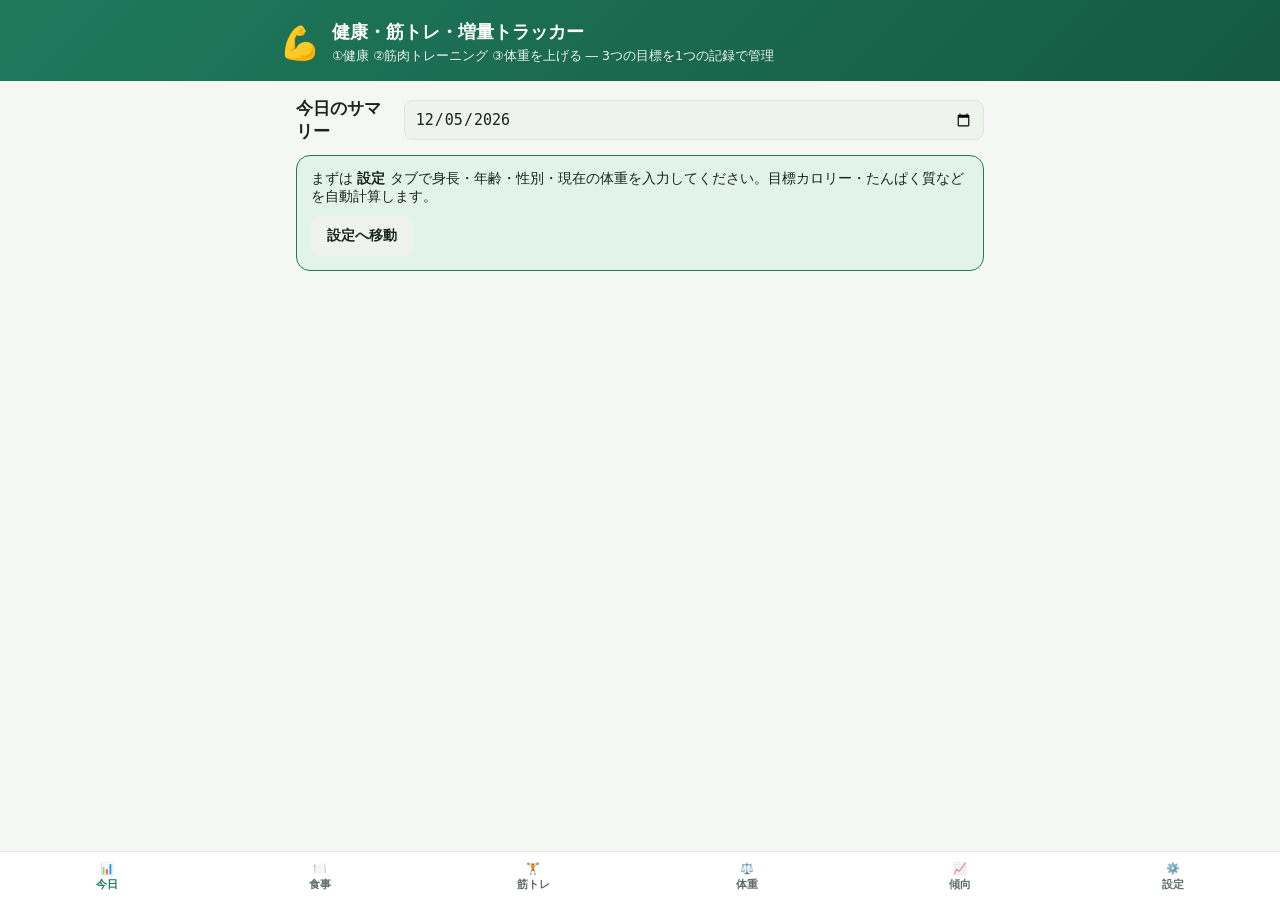
==== index.html @ fa5e32ee "体重グラフと同じ形式でカロリー推移グラフを追加 - ダッシュボード: 「カロリー推移(直近)」を体重グラフの下に追加(直近30日) - 食事タブ: 体重タブと同じ構成(期間切り替えボタン・要約テキスト" ====
<!doctype html>
<html lang="ja">
<head>
<meta charset="UTF-8">
<meta name="viewport" content="width=device-width, initial-scale=1, viewport-fit=cover">
<title>YOSHI Health &amp; Bulk-up Tracker</title>
<link rel="stylesheet" href="css/style.css">
<meta name="theme-color" content="#1f7a5c">

<!-- PWA / ホーム画面追加用 -->
<link rel="manifest" href="manifest.json">
<link rel="icon" href="icons/favicon-32.png" sizes="32x32" type="image/png">
<link rel="apple-touch-icon" href="icons/apple-touch-icon.png">
<meta name="mobile-web-app-capable" content="yes">
<meta name="apple-mobile-web-app-capable" content="yes">
<meta name="apple-mobile-web-app-status-bar-style" content="black-translucent">
<meta name="apple-mobile-web-app-title" content="健康トラッカー">

<!-- Google Drive同期用(js/sync.js から利用) -->
<script src="https://accounts.google.com/gsi/client" async defer></script>
</head>
<body>

<header class="app-header">
  <div class="brand">
    <span class="brand-mark">💪</span>
    <div>
      <h1>健康・筋トレ・増量トラッカー</h1>
      <p class="tagline">①健康 ②筋肉トレーニング ③体重を上げる ― 3つの目標を1つの記録で管理</p>
    </div>
  </div>
</header>

<nav class="tabbar" id="tabbar">
  <button class="tab-btn active" data-tab="dashboard">📊<span>今日</span></button>
  <button class="tab-btn" data-tab="meals">🍽️<span>食事</span></button>
  <button class="tab-btn" data-tab="workouts">🏋️<span>筋トレ</span></button>
  <button class="tab-btn" data-tab="weight">⚖️<span>体重</span></button>
  <button class="tab-btn" data-tab="trends">📈<span>傾向</span></button>
  <button class="tab-btn" data-tab="settings">⚙️<span>設定</span></button>
</nav>

<main id="app">

  <!-- ============ DASHBOARD ============ -->
  <section class="tab-panel active" id="panel-dashboard">
    <div class="panel-head">
      <h2>今日のサマリー</h2>
      <input type="date" id="dashboardDate">
    </div>

    <div id="noProfileNotice" class="notice hidden">
      <p>まずは <b>設定</b> タブで身長・年齢・性別・現在の体重を入力してください。目標カロリー・たんぱく質などを自動計算します。</p>
      <button class="btn" data-goto="settings">設定へ移動</button>
    </div>

    <div id="dashboardContent">
      <div class="card-grid" id="macroCards"></div>

      <div class="card">
        <h3>体重推移(直近)</h3>
        <canvas id="weightChart" height="115"></canvas>
      </div>

      <div class="card">
        <h3>カロリー推移(直近)</h3>
        <canvas id="calorieChart" height="115"></canvas>
      </div>

      <div class="card">
        <h3>今日の食事</h3>
        <div id="todayMealsList" class="list"></div>
      </div>

      <div class="card">
        <h3>今日のトレーニング</h3>
        <div id="todayWorkoutList" class="list"></div>
      </div>
    </div>
  </section>

  <!-- ============ MEALS ============ -->
  <section class="tab-panel" id="panel-meals">
    <div class="panel-head">
      <h2>食事記録</h2>
      <input type="date" id="mealsDate">
    </div>

    <div class="card">
      <div class="chart-head">
        <h3>カロリー推移グラフ</h3>
        <div class="range-group" id="calorieRangeGroup">
          <button type="button" class="range-btn" data-range="30">1ヶ月</button>
          <button type="button" class="range-btn" data-range="90">3ヶ月</button>
          <button type="button" class="range-btn" data-range="180">6ヶ月</button>
          <button type="button" class="range-btn active" data-range="all">全期間</button>
        </div>
      </div>
      <div id="calorieTrend" class="weight-trend calorie-trend"></div>
      <canvas id="calorieChartFull" height="130"></canvas>
    </div>

    <form class="card form" id="mealForm">
      <h3>食事を追加</h3>
      <div class="field-row">
        <label>区分
          <select id="mealType">
            <option value="朝食">朝食</option>
            <option value="昼食">昼食</option>
            <option value="夕食">夕食</option>
            <option value="間食">間食・プロテイン</option>
          </select>
        </label>
        <label>時刻
          <input type="time" id="mealTime">
        </label>
      </div>

      <label>メニュー名
        <input type="text" id="mealName" placeholder="例: 鶏胸肉とごはん" required>
      </label>

      <label class="photo-field">
        栄養成分表示の写真から自動入力(任意)
        <input type="file" id="mealLabelPhoto" accept="image/*">
      </label>
      <p class="hint" id="mealLabelHint" hidden></p>

      <div class="field-row food-add-row">
        <label>材料を選んで追加(任意・複数可)
          <select id="mealFoodPreset">
            <option value="">-- 食品を選択 --</option>
            <optgroup label="肉・魚">
              <option value="鶏ささみ" data-kcal="105" data-protein="23.9" data-fat="0.8" data-carbs="0.1">鶏ささみ</option>
              <option value="鶏むね肉(皮なし)" data-kcal="116" data-protein="23.3" data-fat="1.9" data-carbs="0.1">鶏むね肉(皮なし)</option>
              <option value="鶏むね肉(皮つき)" data-kcal="133" data-protein="21.3" data-fat="5.9" data-carbs="0">鶏むね肉(皮つき)</option>
              <option value="鶏もも肉(皮なし)" data-kcal="127" data-protein="19" data-fat="5" data-carbs="0">鶏もも肉(皮なし)</option>
              <option value="鶏もも肉(皮つき)" data-kcal="200" data-protein="16.6" data-fat="14.2" data-carbs="0">鶏もも肉(皮つき)</option>
              <option value="豚ロース(赤肉)" data-kcal="140" data-protein="22.7" data-fat="5.6" data-carbs="0.2">豚ロース(赤肉)</option>
              <option value="牛もも肉(赤肉)" data-kcal="176" data-protein="21.3" data-fat="8.6" data-carbs="0.5">牛もも肉(赤肉)</option>
              <option value="サーモン" data-kcal="208" data-protein="22.3" data-fat="12.8" data-carbs="0.1">サーモン</option>
              <option value="まぐろ(赤身)" data-kcal="125" data-protein="26.4" data-fat="1.4" data-carbs="0.1">まぐろ(赤身)</option>
              <option value="ツナ缶(水煮)" data-kcal="50" data-protein="11.2" data-fat="0.5" data-carbs="0.1" data-unit="count" data-unit-label="缶">ツナ缶(水煮・1缶70gあたり)</option>
            </optgroup>
            <optgroup label="卵・乳製品・大豆">
              <option value="卵" data-kcal="76" data-protein="6.2" data-fat="5.2" data-carbs="0.2" data-unit="count" data-unit-label="個">卵(Mサイズ1個・正味50gあたり)</option>
              <option value="ギリシャヨーグルト(無糖)" data-kcal="71" data-protein="10" data-fat="0.2" data-carbs="4.6">ギリシャヨーグルト(無糖)</option>
              <option value="豆腐(木綿)" data-kcal="73" data-protein="6.6" data-fat="4.9" data-carbs="1.5">豆腐(木綿)</option>
              <option value="納豆" data-kcal="95" data-protein="8.3" data-fat="5" data-carbs="6.1" data-unit="count" data-unit-label="パック">納豆(1パック・50gあたり)</option>
              <option value="プロテイン(NORM)" data-kcal="393" data-protein="72" data-fat="5.3" data-carbs="18.7" data-servings="15,30">プロテイン(NORM)</option>
            </optgroup>
            <optgroup label="主食・その他">
              <option value="白米(ごはん)" data-kcal="234" data-protein="3.8" data-fat="0.5" data-carbs="55.7" data-unit="count" data-unit-label="杯">白米(ごはん)(茶碗1杯・150gあたり)</option>
              <option value="オートミール(乾)" data-kcal="380" data-protein="13.7" data-fat="5.7" data-carbs="69.1">オートミール(乾)</option>
              <option value="食パン" data-kcal="164" data-protein="4.9" data-fat="2.5" data-carbs="30.4" data-unit="count" data-unit-label="枚">食パン(1枚あたり)</option>
              <option value="ブロッコリー(茹)" data-kcal="27" data-protein="3.9" data-fat="0.2" data-carbs="2.9">ブロッコリー(茹)</option>
              <option value="バナナ" data-kcal="93" data-protein="1.1" data-fat="0.2" data-carbs="22.5" data-unit="count" data-unit-label="本">バナナ(中1本・正味100gあたり)</option>
            </optgroup>
          </select>
        </label>
        <label id="mealFoodGramsField"><span id="mealFoodGramsLabel">g数</span>
          <input type="number" id="mealFoodGrams" min="0" step="1" placeholder="例: 100">
        </label>
        <div id="mealFoodServingsField" class="serving-group hidden">
          <span class="serving-label">1回の量</span>
          <div id="mealFoodServings" class="serving-group-btns"></div>
        </div>
        <button type="button" class="btn ghost" id="mealFoodAddBtn">＋ 材料に追加</button>
      </div>
      <div id="mealFoodChips" class="chip-list hidden"></div>
      <p class="hint" id="mealFoodHint" hidden></p>

      <label class="photo-field">
        写真(記録用・任意)
        <input type="file" id="mealPhoto" accept="image/*">
      </label>
      <img id="mealPhotoPreview" class="photo-preview hidden" alt="プレビュー">

      <div class="field-row four">
        <label>カロリー(kcal)
          <input type="number" id="mealCalories" min="0" step="1" required>
        </label>
        <label>たんぱく質(g)
          <input type="number" id="mealProtein" min="0" step="0.1" required>
        </label>
        <label>脂質(g)
          <input type="number" id="mealFat" min="0" step="0.1">
        </label>
        <label>炭水化物(g)
          <input type="number" id="mealCarbs" min="0" step="0.1">
        </label>
      </div>

      <label>メモ
        <input type="text" id="mealMemo" placeholder="任意">
      </label>

      <button type="submit" class="btn primary">追加する</button>
    </form>

    <div class="card">
      <h3>記録一覧</h3>
      <div id="mealsList" class="list"></div>
    </div>
  </section>

  <!-- ============ WORKOUTS ============ -->
  <section class="tab-panel" id="panel-workouts">
    <div class="panel-head">
      <h2>筋トレ記録</h2>
      <input type="date" id="workoutsDate">
    </div>

    <form class="card form" id="workoutForm">
      <h3>種目を追加</h3>
      <div class="field-row">
        <label>種目名
          <div class="exercise-picker" id="exercisePicker">
            <button type="button" class="exercise-picker-btn" id="exercisePickerBtn" aria-haspopup="listbox" aria-expanded="false">
              <span class="exercise-picker-icon" id="exercisePickerIcon"></span>
              <span class="exercise-picker-label" id="exercisePickerLabel">種目を選択</span>
              <span class="exercise-picker-chevron">▾</span>
            </button>
            <div class="exercise-picker-panel hidden" id="exercisePickerPanel" role="listbox"></div>
          </div>
          <select id="exerciseSelect" class="hidden" aria-hidden="true" tabindex="-1">
            <optgroup label="胸">
              <option value="ベンチプレス">ベンチプレス</option>
              <option value="インクラインベンチプレス">インクラインベンチプレス</option>
              <option value="ダンベルフライ">ダンベルフライ</option>
              <option value="腕立て伏せ(プッシュアップ)">腕立て伏せ(プッシュアップ)</option>
            </optgroup>
            <optgroup label="背中">
              <option value="デッドリフト">デッドリフト</option>
              <option value="懸垂(チンニング)">懸垂(チンニング)</option>
              <option value="ラットプルダウン">ラットプルダウン</option>
              <option value="ベントオーバーロウ">ベントオーバーロウ</option>
              <option value="ダンベルロウ">ダンベルロウ</option>
            </optgroup>
            <optgroup label="脚">
              <option value="スクワット">スクワット</option>
              <option value="レッグプレス">レッグプレス</option>
              <option value="レッグエクステンション">レッグエクステンション</option>
              <option value="レッグカール">レッグカール</option>
              <option value="ランジ">ランジ</option>
              <option value="カーフレイズ">カーフレイズ</option>
            </optgroup>
            <optgroup label="肩">
              <option value="ショルダープレス">ショルダープレス</option>
              <option value="サイドレイズ">サイドレイズ</option>
              <option value="リアレイズ">リアレイズ</option>
            </optgroup>
            <optgroup label="腕">
              <option value="アームカール(バイセップスカール)">アームカール(バイセップスカール)</option>
              <option value="トライセプスエクステンション">トライセプスエクステンション</option>
              <option value="ディップス">ディップス</option>
            </optgroup>
            <optgroup label="体幹・腹筋">
              <option value="プランク">プランク</option>
              <option value="クランチ(腹筋)">クランチ(腹筋)</option>
              <option value="レッグレイズ">レッグレイズ</option>
            </optgroup>
            <option value="__custom__">＋ その他(自由入力)</option>
          </select>
        </label>
      </div>
      <label id="exerciseCustomField" class="hidden">
        種目名(自由入力)
        <input type="text" id="exerciseCustomName" placeholder="例: ケーブルクロスオーバー">
      </label>
      <div class="chart-head">
        <span class="serving-label">セット数</span>
        <div class="range-group" id="setCountGroup">
          <button type="button" class="range-btn" data-count="1">1</button>
          <button type="button" class="range-btn" data-count="2">2</button>
          <button type="button" class="range-btn active" data-count="3">3</button>
        </div>
      </div>
      <p class="hint" style="margin-top:-6px">全セット共通の回数・重量を1回だけ入力すればOKです</p>
      <div class="field-row">
        <label>回数
          <input type="number" id="setReps" placeholder="回数" min="0" step="1">
        </label>
        <label>重量(kg)
          <input type="number" id="setWeight" placeholder="重量(kg)" min="0" step="0.5">
        </label>
      </div>
      <label>メモ
        <input type="text" id="workoutMemo" placeholder="任意(体調・フォームの気づきなど)">
      </label>
      <button type="submit" class="btn primary">種目を記録</button>
    </form>

    <div class="card">
      <h3>記録一覧</h3>
      <div id="workoutsList" class="list"></div>
    </div>
  </section>

  <!-- ============ WEIGHT ============ -->
  <section class="tab-panel" id="panel-weight">
    <div class="panel-head">
      <h2>体重記録</h2>
    </div>

    <div class="card">
      <div class="chart-head">
        <h3>推移グラフ</h3>
        <div class="range-group" id="weightRangeGroup">
          <button type="button" class="range-btn" data-range="30">1ヶ月</button>
          <button type="button" class="range-btn" data-range="90">3ヶ月</button>
          <button type="button" class="range-btn" data-range="180">6ヶ月</button>
          <button type="button" class="range-btn active" data-range="all">全期間</button>
        </div>
      </div>
      <div id="weightTrend" class="weight-trend"></div>
      <canvas id="weightChartFull" height="130"></canvas>
    </div>

    <form class="card form" id="weightForm">
      <div class="field-row">
        <label>日付
          <input type="date" id="weightDate" required>
        </label>
        <label>体重(kg)
          <input type="number" id="weightValue" min="0" step="0.1" required>
        </label>
      </div>
      <button type="submit" class="btn primary">記録する</button>
    </form>

    <div class="card">
      <h3>履歴</h3>
      <div id="weightList" class="list"></div>
    </div>
  </section>

  <!-- ============ TRENDS ============ -->
  <section class="tab-panel" id="panel-trends">
    <div class="panel-head">
      <h2>傾向</h2>
    </div>

    <div class="card">
      <div class="chart-head">
        <h3>集計期間</h3>
        <div class="range-group" id="trendRangeGroup">
          <button type="button" class="range-btn" data-range="7">1週間</button>
          <button type="button" class="range-btn active" data-range="30">1ヶ月</button>
          <button type="button" class="range-btn" data-range="90">3ヶ月</button>
          <button type="button" class="range-btn" data-range="all">全期間</button>
        </div>
      </div>
      <p class="hint" style="margin-bottom:0">選んだ期間の記録から、平均達成率・体重ペース・トレーニング頻度を集計します。</p>
    </div>

    <div id="trendsEmpty" class="notice hidden">
      <p>この期間の記録がまだありません。食事・体重・トレーニングを記録すると、ここに傾向と気づきが表示されます。</p>
    </div>

    <div id="trendsContent">
      <div class="card">
        <h3>サマリー</h3>
        <div id="trendStats" class="target-summary"></div>
      </div>

      <div class="card">
        <h3>週別 たんぱく質達成率</h3>
        <canvas id="trendChart" height="160"></canvas>
      </div>

      <div class="card">
        <h3>気づき</h3>
        <div id="trendInsights" class="insight-list"></div>
      </div>
    </div>
  </section>

  <!-- ============ SETTINGS ============ -->
  <section class="tab-panel" id="panel-settings">
    <div class="panel-head">
      <h2>設定 ・ 目標計算</h2>
    </div>

    <form class="card form" id="profileForm">
      <h3>プロフィール</h3>
      <div class="field-row">
        <label>身長(cm)
          <input type="number" id="height" min="0" step="0.1" required>
        </label>
        <label>年齢
          <input type="number" id="age" min="0" step="1" required>
        </label>
      </div>
      <div class="field-row">
        <label>性別
          <select id="gender">
            <option value="male">男性</option>
            <option value="female">女性</option>
          </select>
        </label>
        <label>活動レベル
          <select id="activity">
            <option value="1.2">ほぼ座り仕事(運動なし)</option>
            <option value="1.375">軽い運動(週1-3日)</option>
            <option value="1.55" selected>中程度の運動(週3-5日・筋トレ含む)</option>
            <option value="1.725">激しい運動(週6-7日)</option>
            <option value="1.9">非常に激しい(肉体労働+トレーニング)</option>
          </select>
        </label>
      </div>

      <h3>増量・体づくりの目標設定</h3>
      <div class="field-row">
        <label>目標体重(kg・任意)
          <input type="number" id="targetWeight" min="0" step="0.1">
        </label>
        <label>カロリー上乗せ(kcal/日)
          <input type="number" id="surplus" min="0" step="10" value="400">
        </label>
      </div>
      <p class="hint">体重を上げる(増量)には、消費カロリー(TDEE)にこの分を上乗せしたカロリーを摂取目標にします。目安 +300〜500kcal。</p>

      <div class="field-row">
        <label>脂質の割合(総カロリーの%)
          <input type="number" id="fatRatio" min="10" max="40" step="1" value="25">
        </label>
      </div>
      <p class="hint">たんぱく質は自動で <b>体重(kg) × 2g</b> に設定されます。脂質は指定割合、残りを炭水化物に自動配分します。</p>

      <button type="submit" class="btn primary">保存する</button>
    </form>

    <div class="card" id="targetSummaryCard">
      <h3>現在の1日の目標</h3>
      <div id="targetSummary" class="target-summary"></div>
    </div>

    <div class="card" id="syncCard">
      <h3>他の端末と同期</h3>
      <p id="syncNotConfigured" class="hint hidden">
        同期機能は準備中です(Google側の設定が未完了)。それまでは下の「JSONをエクスポート/インポート」で手動で移せます。
      </p>
      <p id="syncLoadFailed" class="hint hidden">
        同期機能を読み込めませんでした。通信環境や広告ブロッカーの影響の可能性があります。
        ページを再読み込みすると再試行します。それまでは下の「JSONをエクスポート/インポート」で手動で移せます。
      </p>
      <div id="syncSignedOut" class="hidden">
        <p class="hint">
          Googleアカウントでログインすると、記録するたびにGoogle Driveへ自動保存され、
          PC・iPhoneなど別の端末で開いたときも同じデータになります(アプリからしか読み書きしない専用領域を使うので、
          あなたのDrive上の他のファイルは見えません)。
        </p>
        <button type="button" class="btn primary" id="syncSignInBtn">Googleでログインして同期</button>
      </div>
      <div id="syncSignedIn" class="hidden">
        <div class="sync-status">
          <span id="syncStatusText">同期中...</span>
        </div>
        <div class="field-row">
          <button type="button" class="btn ghost" id="syncNowBtn">今すぐ同期</button>
          <button type="button" class="btn ghost" id="syncSignOutBtn">ログアウト</button>
        </div>
        <p class="hint" style="margin-top:10px">
          iPhoneのSafariはログインしたままでも自動更新が効かないことがあります。その場合は「今すぐ同期」を1回タップしてください。
        </p>
      </div>
    </div>

    <div class="card">
      <h3>体重計と自動連携(iPhone ヘルスケア → n8n)</h3>
      <p class="hint">
        Apple Healthに記録された体重を、iPhoneの「ショートカット」自動化とn8nを経由してこのアプリに取り込みます。
        下の欄に、n8nから発行された「取得用URL」を貼り付けてください(URLはあなただけの秘密の値を含むので、他人に共有しないでください)。
      </p>
      <label>取得用URL
        <input type="text" id="n8nFetchUrl" placeholder="https://.../webhook/yoshi-weight-out?token=...">
      </label>
      <div class="field-row">
        <button type="button" class="btn ghost" id="n8nSaveUrlBtn">保存</button>
        <button type="button" class="btn ghost" id="n8nFetchNowBtn">今すぐ取得</button>
      </div>
      <p id="n8nStatusText" class="hint" style="margin-top:10px"></p>
    </div>

    <div class="card">
      <h3>データのバックアップ</h3>
      <p class="hint">このアプリのデータはブラウザ内(localStorage)にのみ保存されます。機種変更やブラウザ変更の前に必ずエクスポートしてください。</p>
      <div class="field-row">
        <button type="button" class="btn ghost" id="exportBtn">JSONをエクスポート</button>
        <label class="btn ghost file-btn">
          JSONをインポート
          <input type="file" id="importInput" accept="application/json" class="hidden">
        </label>
      </div>
      <button type="button" class="btn danger" id="resetBtn">全データを削除</button>
    </div>

    <div class="card">
      <h3>アプリの更新</h3>
      <p class="hint">
        新機能を追加したのに画面が変わらない場合、端末に古い表示がキャッシュされている可能性があります。
        このボタンでキャッシュを消して最新版を取得し直します(記録データは消えません)。
      </p>
      <button type="button" class="btn ghost" id="hardRefreshBtn">キャッシュを消して最新版に更新</button>
    </div>
  </section>

</main>

<div id="toast" class="toast hidden"></div>

<script src="js/exercise-icons.js"></script>
<script src="js/app.js"></script>
<script src="js/sync.js"></script>
<script src="js/n8n-sync.js"></script>
<script src="js/ocr.js"></script>
</body>
</html>
---- css/style.css ----
:root {
  --bg: #f5f7f4;
  --surface: #ffffff;
  --surface-alt: #eef3ee;
  --text: #1a2420;
  --text-muted: #5c6b63;
  --border: #dde5dd;
  --primary: #1f7a5c;
  --primary-dark: #155a43;
  --primary-tint: #e2f3ea;
  --accent-orange: #e0793a;
  --accent-blue: #3a72c9;
  --accent-purple: #8558c9;
  --danger: #c0392b;
  --danger-tint: #fbe6e3;
  --shadow: 0 1px 3px rgba(20, 30, 25, 0.08), 0 1px 2px rgba(20, 30, 25, 0.06);
  --radius: 14px;
  color-scheme: light dark;
}

@media (prefers-color-scheme: dark) {
  :root:not([data-theme="light"]) {
    --bg: #121815;
    --surface: #1b2420;
    --surface-alt: #202b25;
    --text: #eef3ee;
    --text-muted: #9db0a5;
    --border: #2b3a32;
    --primary: #3fcb93;
    --primary-dark: #2fa87a;
    --primary-tint: #1c332a;
    --accent-orange: #f0965d;
    --accent-blue: #6ea3ec;
    --accent-purple: #ab8bec;
    --danger: #e2685a;
    --danger-tint: #3a2320;
    --shadow: 0 1px 3px rgba(0, 0, 0, 0.4);
  }
}

* { box-sizing: border-box; }

html, body {
  margin: 0;
  background: var(--bg);
  color: var(--text);
  font-family: "Hiragino Sans", "Yu Gothic", system-ui, -apple-system, "Segoe UI", Roboto, sans-serif;
  -webkit-tap-highlight-color: transparent;
}

body {
  padding-bottom: 84px;
}

.hidden { display: none !important; }

.app-header {
  padding: 20px 16px 16px;
  background: linear-gradient(135deg, var(--primary), var(--primary-dark));
  color: #fff;
}

.brand {
  display: flex;
  align-items: center;
  gap: 12px;
  max-width: 720px;
  margin: 0 auto;
}

.brand-mark {
  font-size: 32px;
  line-height: 1;
}

.brand h1 {
  margin: 0;
  font-size: 18px;
  font-weight: 700;
}

.tagline {
  margin: 4px 0 0;
  font-size: 12.5px;
  opacity: 0.92;
}

main#app {
  max-width: 720px;
  margin: 0 auto;
  padding: 16px;
}

.tabbar {
  position: fixed;
  bottom: 0;
  left: 0;
  right: 0;
  display: flex;
  background: var(--surface);
  border-top: 1px solid var(--border);
  z-index: 20;
  padding-bottom: env(safe-area-inset-bottom, 0);
}

.tab-btn {
  flex: 1;
  border: none;
  background: transparent;
  color: var(--text-muted);
  padding: 10px 4px 8px;
  font-size: 11px;
  display: flex;
  flex-direction: column;
  align-items: center;
  gap: 2px;
  cursor: pointer;
}

.tab-btn span { font-weight: 600; }

.tab-btn.active {
  color: var(--primary);
}

.tab-panel { display: none; }
.tab-panel.active { display: block; animation: fade .15s ease; }

@keyframes fade {
  from { opacity: 0; transform: translateY(4px); }
  to { opacity: 1; transform: none; }
}

.panel-head {
  display: flex;
  align-items: center;
  justify-content: space-between;
  margin-bottom: 12px;
  gap: 8px;
}

.panel-head h2 {
  font-size: 17px;
  margin: 0;
}

.card {
  background: var(--surface);
  border: 1px solid var(--border);
  border-radius: var(--radius);
  padding: 16px;
  margin-bottom: 14px;
  box-shadow: var(--shadow);
}

.card h3 {
  margin: 0 0 12px;
  font-size: 14.5px;
  color: var(--text);
}

.notice {
  background: var(--primary-tint);
  border: 1px solid var(--primary);
  border-radius: var(--radius);
  padding: 14px;
  margin-bottom: 14px;
}
.notice p { margin: 0 0 10px; font-size: 13.5px; }

.card-grid {
  display: grid;
  grid-template-columns: repeat(2, 1fr);
  gap: 10px;
  margin-bottom: 14px;
}

.macro-card {
  background: var(--surface);
  border: 1px solid var(--border);
  border-radius: var(--radius);
  padding: 12px;
  box-shadow: var(--shadow);
}

.macro-card .label {
  font-size: 12px;
  color: var(--text-muted);
  display: flex;
  justify-content: space-between;
  margin-bottom: 6px;
}

.macro-card .value {
  font-size: 18px;
  font-weight: 700;
  margin-bottom: 8px;
}

.macro-card .value small {
  font-size: 12px;
  font-weight: 500;
  color: var(--text-muted);
}

.bar-track {
  height: 8px;
  border-radius: 5px;
  background: var(--surface-alt);
  overflow: hidden;
}

.bar-fill {
  height: 100%;
  border-radius: 5px;
  transition: width .25s ease;
}

.macro-card.cal .bar-fill { background: var(--accent-orange); }
.macro-card.protein .bar-fill { background: var(--primary); }
.macro-card.fat .bar-fill { background: var(--accent-purple); }
.macro-card.carb .bar-fill { background: var(--accent-blue); }

form.form label {
  display: flex;
  flex-direction: column;
  gap: 4px;
  font-size: 12.5px;
  color: var(--text-muted);
  margin-bottom: 12px;
}

.field-row {
  display: grid;
  grid-template-columns: 1fr 1fr;
  gap: 10px;
}
.field-row.four {
  grid-template-columns: repeat(2, 1fr);
}
@media (min-width: 480px) {
  .field-row.four { grid-template-columns: repeat(4, 1fr); }
}

.food-add-row {
  grid-template-columns: 1fr 90px;
  align-items: end;
}
.food-add-row #mealFoodAddBtn {
  grid-column: 1 / -1;
  padding: 9px 16px;
}
.food-add-row #mealFoodGramsField.hidden,
.food-add-row #mealFoodServingsField.hidden {
  display: none;
}
.food-add-row #mealFoodServingsField {
  grid-column: 1 / -1;
  display: flex;
  flex-direction: column;
  gap: 4px;
}
.serving-label {
  font-size: 12.5px;
  color: var(--text-muted);
}
.serving-group-btns {
  display: flex;
  gap: 8px;
}
.serving-btn {
  flex: 1;
  border: 1px solid var(--border);
  background: var(--surface-alt);
  color: var(--text);
  font-weight: 600;
  font-size: 13.5px;
  padding: 9px;
  border-radius: 8px;
  cursor: pointer;
}
.serving-btn.active {
  background: var(--primary);
  border-color: var(--primary);
  color: #fff;
}

.chip-list {
  display: flex;
  flex-wrap: wrap;
  gap: 8px;
  margin: 10px 0;
}
.chip-list.hidden {
  display: none;
}
.food-chip {
  display: inline-flex;
  align-items: center;
  gap: 6px;
  background: var(--surface-alt);
  border: 1px solid var(--border);
  border-radius: 999px;
  padding: 6px 8px 6px 12px;
  font-size: 12.5px;
  color: var(--text);
}
.food-chip button {
  display: inline-flex;
  align-items: center;
  justify-content: center;
  width: 18px;
  height: 18px;
  border: none;
  border-radius: 50%;
  background: var(--border);
  color: var(--text);
  font-size: 11px;
  line-height: 1;
  cursor: pointer;
  padding: 0;
}

input[type="text"],
input[type="number"],
input[type="date"],
input[type="time"],
select {
  font-size: 15px;
  padding: 9px 10px;
  border-radius: 9px;
  border: 1px solid var(--border);
  background: var(--surface-alt);
  color: var(--text);
  width: 100%;
}

input:focus, select:focus {
  outline: 2px solid var(--primary);
  outline-offset: 1px;
}

.exercise-picker {
  position: relative;
}

.exercise-picker-btn {
  display: flex;
  align-items: center;
  gap: 8px;
  width: 100%;
  font-size: 15px;
  padding: 7px 10px;
  border-radius: 9px;
  border: 1px solid var(--border);
  background: var(--surface-alt);
  color: var(--text);
  cursor: pointer;
  text-align: left;
}

.exercise-picker-btn:focus {
  outline: 2px solid var(--primary);
  outline-offset: 1px;
}

.exercise-picker-icon {
  width: 28px;
  height: 28px;
  flex-shrink: 0;
  display: flex;
  align-items: center;
  justify-content: center;
  color: var(--text);
}
.exercise-picker-icon svg { width: 100%; height: 100%; }

.exercise-picker-label {
  flex: 1;
  overflow: hidden;
  text-overflow: ellipsis;
  white-space: nowrap;
}
.exercise-picker-label.placeholder {
  color: var(--text-muted);
}

.exercise-picker-chevron {
  color: var(--text-muted);
  font-size: 12px;
}

.exercise-picker-panel {
  position: absolute;
  top: calc(100% + 4px);
  left: 0;
  right: 0;
  z-index: 20;
  max-height: 320px;
  overflow-y: auto;
  background: var(--surface);
  border: 1px solid var(--border);
  border-radius: 10px;
  box-shadow: var(--shadow);
  padding: 6px;
}

.exercise-group-label {
  font-size: 11px;
  font-weight: 700;
  color: var(--text-muted);
  padding: 8px 8px 4px;
}

.exercise-option {
  display: flex;
  align-items: center;
  gap: 10px;
  width: 100%;
  padding: 7px 8px;
  border: none;
  background: none;
  border-radius: 8px;
  cursor: pointer;
  color: var(--text);
  font-size: 14px;
  text-align: left;
}
.exercise-option:hover,
.exercise-option:focus {
  background: var(--primary-tint);
  outline: none;
}

.exercise-option-icon {
  width: 30px;
  height: 30px;
  flex-shrink: 0;
  display: flex;
  align-items: center;
  justify-content: center;
  color: var(--text);
}
.exercise-option-icon svg { width: 100%; height: 100%; }

.exercise-option-label { flex: 1; }

.exercise-option.is-custom {
  border-top: 1px solid var(--border);
  margin-top: 4px;
  padding-top: 10px;
  color: var(--text-muted);
}

.photo-field input[type="file"] {
  font-size: 13px;
}

.photo-preview {
  max-width: 160px;
  border-radius: 10px;
  margin: 4px 0 12px;
  display: block;
  border: 1px solid var(--border);
}

.hint {
  font-size: 12px;
  color: var(--text-muted);
  margin: -4px 0 12px;
  line-height: 1.5;
}

.btn {
  display: inline-flex;
  align-items: center;
  justify-content: center;
  gap: 6px;
  border: none;
  border-radius: 10px;
  padding: 11px 16px;
  font-size: 14px;
  font-weight: 600;
  cursor: pointer;
  background: var(--surface-alt);
  color: var(--text);
}

.btn.primary {
  background: var(--primary);
  color: #fff;
  width: 100%;
}

.btn.ghost {
  background: transparent;
  border: 1px solid var(--border);
  color: var(--text);
}

.btn.danger {
  background: var(--danger-tint);
  color: var(--danger);
  width: 100%;
  margin-top: 12px;
}

.file-btn {
  position: relative;
  overflow: hidden;
  text-align: center;
  flex: 1;
}
.file-btn input[type="file"] {
  position: absolute;
  inset: 0;
  opacity: 0;
  cursor: pointer;
}

#weightForm .btn, #profileForm .btn { margin-top: 4px; }

.list {
  display: flex;
  flex-direction: column;
  gap: 10px;
}

.empty-state {
  color: var(--text-muted);
  font-size: 13px;
  text-align: center;
  padding: 18px 0;
}

.list-item {
  display: flex;
  gap: 10px;
  padding: 10px;
  border: 1px solid var(--border);
  border-radius: 10px;
  background: var(--surface-alt);
  align-items: flex-start;
}

.list-item img {
  width: 52px;
  height: 52px;
  object-fit: cover;
  border-radius: 8px;
  flex-shrink: 0;
}

.list-item .info { flex: 1; min-width: 0; }

.list-item .title-row {
  display: flex;
  justify-content: space-between;
  gap: 8px;
  align-items: baseline;
}

.list-item .title-row .name {
  font-weight: 600;
  font-size: 14px;
}

.list-item .title-row .tag {
  font-size: 11px;
  color: var(--primary);
  background: var(--primary-tint);
  padding: 2px 7px;
  border-radius: 999px;
  white-space: nowrap;
}

.list-item .meta {
  font-size: 12px;
  color: var(--text-muted);
  margin-top: 3px;
}

.list-item .macros {
  font-size: 12px;
  margin-top: 4px;
  display: flex;
  gap: 8px;
  flex-wrap: wrap;
}

.list-item .macros span { white-space: nowrap; }

.list-item .del {
  background: none;
  border: none;
  color: var(--text-muted);
  font-size: 16px;
  cursor: pointer;
  padding: 2px 4px;
  flex-shrink: 0;
}

.target-summary {
  display: grid;
  grid-template-columns: 1fr 1fr;
  gap: 10px;
}

.target-summary .ts-item {
  background: var(--surface-alt);
  border-radius: 10px;
  padding: 10px;
}
.target-summary .ts-item .k { font-size: 11.5px; color: var(--text-muted); }
.target-summary .ts-item .v { font-size: 16px; font-weight: 700; margin-top: 2px; }

.toast {
  position: fixed;
  bottom: 90px;
  left: 50%;
  transform: translateX(-50%);
  background: var(--text);
  color: var(--bg);
  padding: 10px 18px;
  border-radius: 999px;
  font-size: 13px;
  z-index: 50;
  box-shadow: var(--shadow);
}

canvas { width: 100%; display: block; }

.chart-head {
  display: flex;
  align-items: center;
  justify-content: space-between;
  flex-wrap: wrap;
  gap: 8px;
  margin-bottom: 10px;
}
.chart-head h3 { margin: 0; }

.range-group {
  display: flex;
  gap: 4px;
  background: var(--surface-alt);
  border-radius: 999px;
  padding: 3px;
}

.range-btn {
  border: none;
  background: transparent;
  color: var(--text-muted);
  font-size: 11.5px;
  font-weight: 600;
  padding: 5px 10px;
  border-radius: 999px;
  cursor: pointer;
}

.range-btn.active {
  background: var(--primary);
  color: #fff;
}

.weight-trend {
  display: flex;
  gap: 14px;
  flex-wrap: wrap;
  font-size: 12.5px;
  color: var(--text-muted);
  margin-bottom: 10px;
}
.weight-trend b { color: var(--text); font-size: 13.5px; }
.weight-trend .up { color: var(--accent-orange); }
.weight-trend .down { color: var(--accent-blue); }

.insight-list {
  display: flex;
  flex-direction: column;
  gap: 10px;
}

.insight-item {
  display: flex;
  gap: 10px;
  align-items: flex-start;
  padding: 10px 12px;
  border-radius: 10px;
  background: var(--surface-alt);
  border-left: 3px solid var(--border);
  font-size: 13px;
  line-height: 1.6;
}

.insight-item .icon { flex-shrink: 0; }

.insight-item.good { border-left-color: var(--primary); }
.insight-item.warning { border-left-color: var(--accent-orange); }
.insight-item.info { border-left-color: var(--accent-blue); }

.sync-status {
  display: flex;
  align-items: center;
  gap: 8px;
  font-size: 13px;
  color: var(--text-muted);
  margin-bottom: 12px;
}
.sync-status::before {
  content: "";
  width: 8px;
  height: 8px;
  border-radius: 50%;
  background: var(--primary);
  flex-shrink: 0;
}
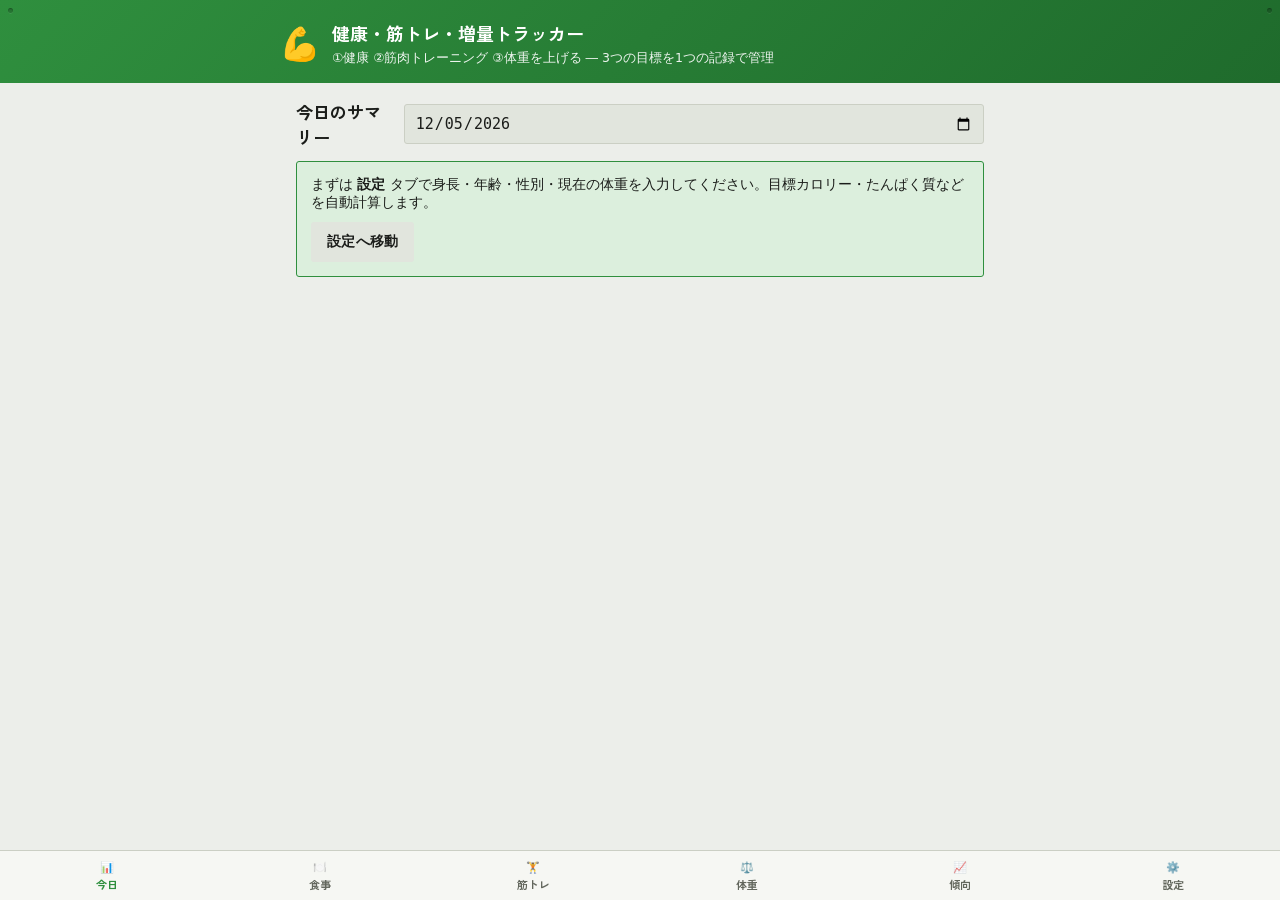
==== commit 4bc80ad0: "UIを「メカニック(計器盤)」テーマに変更 提案した4つのデザイン案(A知的ミニマル/Bダーク×エナジー/Cやさしい ウェルネス/Dメカニック)から D案 を採用し、実アプリに反映した。  - 配色:" ====
--- a/index.html
+++ b/index.html
@@ -4,8 +4,11 @@
 <meta charset="UTF-8">
 <meta name="viewport" content="width=device-width, initial-scale=1, viewport-fit=cover">
 <title>YOSHI Health &amp; Bulk-up Tracker</title>
+<link rel="preconnect" href="https://fonts.googleapis.com">
+<link rel="preconnect" href="https://fonts.gstatic.com" crossorigin>
+<link rel="stylesheet" href="https://fonts.googleapis.com/css2?family=Zen+Kaku+Gothic+New:wght@500;700;900&family=Share+Tech+Mono&display=swap">
 <link rel="stylesheet" href="css/style.css">
-<meta name="theme-color" content="#1f7a5c">
+<meta name="theme-color" content="#2f8f3e">
 
 <!-- PWA / ホーム画面追加用 -->
 <link rel="manifest" href="manifest.json">
@@ -147,6 +150,7 @@
               <option value="ギリシャヨーグルト(無糖)" data-kcal="71" data-protein="10" data-fat="0.2" data-carbs="4.6">ギリシャヨーグルト(無糖)</option>
               <option value="豆腐(木綿)" data-kcal="73" data-protein="6.6" data-fat="4.9" data-carbs="1.5">豆腐(木綿)</option>
               <option value="納豆" data-kcal="95" data-protein="8.3" data-fat="5" data-carbs="6.1" data-unit="count" data-unit-label="パック">納豆(1パック・50gあたり)</option>
+              <option value="チーズ" data-kcal="47" data-protein="2.9" data-fat="3.9" data-carbs="0.2" data-unit="count" data-unit-label="枚">スライスチーズ(1枚・標準15gあたり)</option>
               <option value="プロテイン(NORM)" data-kcal="393" data-protein="72" data-fat="5.3" data-carbs="18.7" data-servings="15,30">プロテイン(NORM)</option>
             </optgroup>
             <optgroup label="主食・その他">
@@ -155,6 +159,7 @@
               <option value="食パン" data-kcal="164" data-protein="4.9" data-fat="2.5" data-carbs="30.4" data-unit="count" data-unit-label="枚">食パン(1枚あたり)</option>
               <option value="ブロッコリー(茹)" data-kcal="27" data-protein="3.9" data-fat="0.2" data-carbs="2.9">ブロッコリー(茹)</option>
               <option value="バナナ" data-kcal="93" data-protein="1.1" data-fat="0.2" data-carbs="22.5" data-unit="count" data-unit-label="本">バナナ(中1本・正味100gあたり)</option>
+              <option value="ミックスナッツ" data-kcal="145" data-protein="4.0" data-fat="13.0" data-carbs="3.9" data-unit="count" data-unit-label="袋">ミックスナッツ(1袋・22gあたり)</option>
             </optgroup>
           </select>
         </label>
@@ -210,6 +215,8 @@
       <h2>筋トレ記録</h2>
       <input type="date" id="workoutsDate">
     </div>
+
+    <div class="prev-workout-hint hidden" id="prevWorkoutHint"></div>
 
     <form class="card form" id="workoutForm">
       <h3>種目を追加</h3>
--- a/css/style.css
+++ b/css/style.css
@@ -1,41 +1,64 @@
 :root {
-  --bg: #f5f7f4;
-  --surface: #ffffff;
-  --surface-alt: #eef3ee;
-  --text: #1a2420;
-  --text-muted: #5c6b63;
-  --border: #dde5dd;
-  --primary: #1f7a5c;
-  --primary-dark: #155a43;
-  --primary-tint: #e2f3ea;
-  --accent-orange: #e0793a;
-  --accent-blue: #3a72c9;
-  --accent-purple: #8558c9;
-  --danger: #c0392b;
-  --danger-tint: #fbe6e3;
-  --shadow: 0 1px 3px rgba(20, 30, 25, 0.08), 0 1px 2px rgba(20, 30, 25, 0.06);
-  --radius: 14px;
+  /* 「メカニック(計器盤)」テーマ: 工場の操作パネルや車のメーターのような、
+     フラットで無骨な質感。角丸はほぼ無し、数字は電光表示風のモノスペースで
+     読ませる。色の役割(cal=橙, protein=緑, fat=紫, carb=青)は元のまま
+     引き継ぎ、色そのものを計器盤らしい彩度・トーンに寄せてある。 */
+  --bg: #eceeea;
+  --surface: #f6f7f3;
+  --surface-alt: #e1e5dd;
+  --text: #1b1d1a;
+  --text-muted: #63675d;
+  --border: #cbcfc4;
+  --primary: #2f8f3e;
+  --primary-dark: #1f6b2c;
+  --primary-tint: #dcefdd;
+  --accent-orange: #e2551c;
+  --accent-blue: #2e7dbd;
+  --accent-purple: #6a5b9e;
+  --danger: #c23b1e;
+  --danger-tint: #fbe3da;
+  --shadow: 0 1px 2px rgba(20, 20, 15, 0.08);
+  --radius: 3px;
+  --font-display: "Zen Kaku Gothic New", "Hiragino Sans", "Yu Gothic", sans-serif;
+  --font-mono: "Share Tech Mono", "IBM Plex Mono", monospace;
   color-scheme: light dark;
 }
 
 @media (prefers-color-scheme: dark) {
   :root:not([data-theme="light"]) {
-    --bg: #121815;
-    --surface: #1b2420;
-    --surface-alt: #202b25;
-    --text: #eef3ee;
-    --text-muted: #9db0a5;
-    --border: #2b3a32;
-    --primary: #3fcb93;
-    --primary-dark: #2fa87a;
-    --primary-tint: #1c332a;
-    --accent-orange: #f0965d;
-    --accent-blue: #6ea3ec;
-    --accent-purple: #ab8bec;
-    --danger: #e2685a;
-    --danger-tint: #3a2320;
-    --shadow: 0 1px 3px rgba(0, 0, 0, 0.4);
+    --bg: #16181a;
+    --surface: #1f2220;
+    --surface-alt: #262a26;
+    --text: #e7e6de;
+    --text-muted: #8a8d84;
+    --border: #34382f;
+    --primary: #5fd66f;
+    --primary-dark: #3fae54;
+    --primary-tint: #1d3320;
+    --accent-orange: #ff6a30;
+    --accent-blue: #55b4e6;
+    --accent-purple: #a58de0;
+    --danger: #ff5a45;
+    --danger-tint: #3a2018;
+    --shadow: 0 1px 2px rgba(0, 0, 0, 0.45);
   }
+}
+:root[data-theme="dark"] {
+  --bg: #16181a;
+  --surface: #1f2220;
+  --surface-alt: #262a26;
+  --text: #e7e6de;
+  --text-muted: #8a8d84;
+  --border: #34382f;
+  --primary: #5fd66f;
+  --primary-dark: #3fae54;
+  --primary-tint: #1d3320;
+  --accent-orange: #ff6a30;
+  --accent-blue: #55b4e6;
+  --accent-purple: #a58de0;
+  --danger: #ff5a45;
+  --danger-tint: #3a2018;
+  --shadow: 0 1px 2px rgba(0, 0, 0, 0.45);
 }
 
 * { box-sizing: border-box; }
@@ -48,6 +71,10 @@
   -webkit-tap-highlight-color: transparent;
 }
 
+h1, h2, h3, .tab-btn span, .macro-card .label, .card-title-mono {
+  font-family: var(--font-display);
+}
+
 body {
   padding-bottom: 84px;
 }
@@ -55,10 +82,24 @@
 .hidden { display: none !important; }
 
 .app-header {
+  position: relative;
   padding: 20px 16px 16px;
   background: linear-gradient(135deg, var(--primary), var(--primary-dark));
   color: #fff;
 }
+.app-header::before,
+.app-header::after {
+  content: "";
+  position: absolute;
+  top: 8px;
+  width: 5px;
+  height: 5px;
+  border-radius: 50%;
+  background: rgba(0, 0, 0, 0.18);
+  box-shadow: inset 0 1px 1px rgba(0, 0, 0, 0.3), 0 0.5px 0 rgba(255, 255, 255, 0.15);
+}
+.app-header::before { left: 8px; }
+.app-header::after { right: 8px; }
 
 .brand {
   display: flex;
@@ -176,15 +217,31 @@
 }
 
 .macro-card {
+  position: relative;
+  overflow: hidden;
   background: var(--surface);
   border: 1px solid var(--border);
   border-radius: var(--radius);
-  padding: 12px;
+  padding: 13px 12px 12px;
   box-shadow: var(--shadow);
 }
 
+/* 計器盤の縁のような、ハザードストライプ(縞模様)を各カードの上端に */
+.macro-card::before {
+  content: "";
+  position: absolute;
+  top: 0;
+  left: 0;
+  right: 0;
+  height: 3px;
+}
+.macro-card.cal::before { background-image: repeating-linear-gradient(135deg, var(--accent-orange) 0 5px, transparent 5px 10px); }
+.macro-card.protein::before { background-image: repeating-linear-gradient(135deg, var(--primary) 0 5px, transparent 5px 10px); }
+.macro-card.fat::before { background-image: repeating-linear-gradient(135deg, var(--accent-purple) 0 5px, transparent 5px 10px); }
+.macro-card.carb::before { background-image: repeating-linear-gradient(135deg, var(--accent-blue) 0 5px, transparent 5px 10px); }
+
 .macro-card .label {
-  font-size: 12px;
+  font-size: 11.5px;
   color: var(--text-muted);
   display: flex;
   justify-content: space-between;
@@ -192,6 +249,7 @@
 }
 
 .macro-card .value {
+  font-family: var(--font-mono);
   font-size: 18px;
   font-weight: 700;
   margin-bottom: 8px;
@@ -205,21 +263,24 @@
 
 .bar-track {
   height: 8px;
-  border-radius: 5px;
+  border-radius: 1px;
   background: var(--surface-alt);
   overflow: hidden;
 }
 
 .bar-fill {
   height: 100%;
-  border-radius: 5px;
+  border-radius: 1px;
   transition: width .25s ease;
-}
-
-.macro-card.cal .bar-fill { background: var(--accent-orange); }
-.macro-card.protein .bar-fill { background: var(--primary); }
-.macro-card.fat .bar-fill { background: var(--accent-purple); }
-.macro-card.carb .bar-fill { background: var(--accent-blue); }
+  /* 目盛りが並んだような、区切り線入りの表示(計器盤のセグメントバー風) */
+  background-image: repeating-linear-gradient(90deg, transparent 0 5px, var(--surface-alt) 5px 7px);
+  background-color: var(--text-muted);
+}
+
+.macro-card.cal .bar-fill { background-color: var(--accent-orange); }
+.macro-card.protein .bar-fill { background-color: var(--primary); }
+.macro-card.fat .bar-fill { background-color: var(--accent-purple); }
+.macro-card.carb .bar-fill { background-color: var(--accent-blue); }
 
 form.form label {
   display: flex;
@@ -276,7 +337,7 @@
   font-weight: 600;
   font-size: 13.5px;
   padding: 9px;
-  border-radius: 8px;
+  border-radius: var(--radius);
   cursor: pointer;
 }
 .serving-btn.active {
@@ -300,7 +361,7 @@
   gap: 6px;
   background: var(--surface-alt);
   border: 1px solid var(--border);
-  border-radius: 999px;
+  border-radius: var(--radius);
   padding: 6px 8px 6px 12px;
   font-size: 12.5px;
   color: var(--text);
@@ -328,7 +389,7 @@
 select {
   font-size: 15px;
   padding: 9px 10px;
-  border-radius: 9px;
+  border-radius: var(--radius);
   border: 1px solid var(--border);
   background: var(--surface-alt);
   color: var(--text);
@@ -351,7 +412,7 @@
   width: 100%;
   font-size: 15px;
   padding: 7px 10px;
-  border-radius: 9px;
+  border-radius: var(--radius);
   border: 1px solid var(--border);
   background: var(--surface-alt);
   color: var(--text);
@@ -400,7 +461,7 @@
   overflow-y: auto;
   background: var(--surface);
   border: 1px solid var(--border);
-  border-radius: 10px;
+  border-radius: var(--radius);
   box-shadow: var(--shadow);
   padding: 6px;
 }
@@ -420,7 +481,7 @@
   padding: 7px 8px;
   border: none;
   background: none;
-  border-radius: 8px;
+  border-radius: var(--radius);
   cursor: pointer;
   color: var(--text);
   font-size: 14px;
@@ -458,7 +519,7 @@
 
 .photo-preview {
   max-width: 160px;
-  border-radius: 10px;
+  border-radius: var(--radius);
   margin: 4px 0 12px;
   display: block;
   border: 1px solid var(--border);
@@ -469,6 +530,24 @@
   color: var(--text-muted);
   margin: -4px 0 12px;
   line-height: 1.5;
+}
+
+.prev-workout-hint {
+  display: flex;
+  align-items: baseline;
+  gap: 7px;
+  flex-wrap: wrap;
+  font-size: 12.5px;
+  color: var(--text-muted);
+  background: var(--surface-alt);
+  border: 1px solid var(--border);
+  border-radius: var(--radius);
+  padding: 9px 12px;
+  margin-bottom: 12px;
+}
+.prev-workout-hint b {
+  color: var(--text);
+  font-weight: 600;
 }
 
 .btn {
@@ -477,10 +556,11 @@
   justify-content: center;
   gap: 6px;
   border: none;
-  border-radius: 10px;
+  border-radius: var(--radius);
   padding: 11px 16px;
   font-size: 14px;
-  font-weight: 600;
+  font-weight: 700;
+  letter-spacing: 0.02em;
   cursor: pointer;
   background: var(--surface-alt);
   color: var(--text);
@@ -538,7 +618,7 @@
   gap: 10px;
   padding: 10px;
   border: 1px solid var(--border);
-  border-radius: 10px;
+  border-radius: var(--radius);
   background: var(--surface-alt);
   align-items: flex-start;
 }
@@ -547,7 +627,7 @@
   width: 52px;
   height: 52px;
   object-fit: cover;
-  border-radius: 8px;
+  border-radius: var(--radius);
   flex-shrink: 0;
 }
 
@@ -566,11 +646,12 @@
 }
 
 .list-item .title-row .tag {
+  font-family: var(--font-mono);
   font-size: 11px;
   color: var(--primary);
   background: var(--primary-tint);
   padding: 2px 7px;
-  border-radius: 999px;
+  border-radius: var(--radius);
   white-space: nowrap;
 }
 
@@ -581,6 +662,7 @@
 }
 
 .list-item .macros {
+  font-family: var(--font-mono);
   font-size: 12px;
   margin-top: 4px;
   display: flex;
@@ -608,11 +690,11 @@
 
 .target-summary .ts-item {
   background: var(--surface-alt);
-  border-radius: 10px;
+  border-radius: var(--radius);
   padding: 10px;
 }
 .target-summary .ts-item .k { font-size: 11.5px; color: var(--text-muted); }
-.target-summary .ts-item .v { font-size: 16px; font-weight: 700; margin-top: 2px; }
+.target-summary .ts-item .v { font-family: var(--font-mono); font-size: 16px; font-weight: 700; margin-top: 2px; }
 
 .toast {
   position: fixed;
@@ -622,13 +704,23 @@
   background: var(--text);
   color: var(--bg);
   padding: 10px 18px;
-  border-radius: 999px;
+  border-radius: var(--radius);
   font-size: 13px;
   z-index: 50;
   box-shadow: var(--shadow);
 }
 
 canvas { width: 100%; display: block; }
+
+/* グラフを載せているカードには、オシロスコープ画面のような薄いグリッドを敷く */
+.card:has(canvas) {
+  background-color: var(--surface);
+  background-image:
+    linear-gradient(color-mix(in srgb, var(--border) 55%, transparent) 1px, transparent 1px),
+    linear-gradient(90deg, color-mix(in srgb, var(--border) 55%, transparent) 1px, transparent 1px);
+  background-size: 16px 16px;
+  background-position: -1px -1px;
+}
 
 .chart-head {
   display: flex;
@@ -644,7 +736,8 @@
   display: flex;
   gap: 4px;
   background: var(--surface-alt);
-  border-radius: 999px;
+  border: 1px solid var(--border);
+  border-radius: var(--radius);
   padding: 3px;
 }
 
@@ -652,10 +745,11 @@
   border: none;
   background: transparent;
   color: var(--text-muted);
+  font-family: var(--font-mono);
   font-size: 11.5px;
   font-weight: 600;
   padding: 5px 10px;
-  border-radius: 999px;
+  border-radius: 1px;
   cursor: pointer;
 }
 
@@ -672,7 +766,7 @@
   color: var(--text-muted);
   margin-bottom: 10px;
 }
-.weight-trend b { color: var(--text); font-size: 13.5px; }
+.weight-trend b { color: var(--text); font-family: var(--font-mono); font-size: 13.5px; }
 .weight-trend .up { color: var(--accent-orange); }
 .weight-trend .down { color: var(--accent-blue); }
 
@@ -687,7 +781,7 @@
   gap: 10px;
   align-items: flex-start;
   padding: 10px 12px;
-  border-radius: 10px;
+  border-radius: var(--radius);
   background: var(--surface-alt);
   border-left: 3px solid var(--border);
   font-size: 13px;
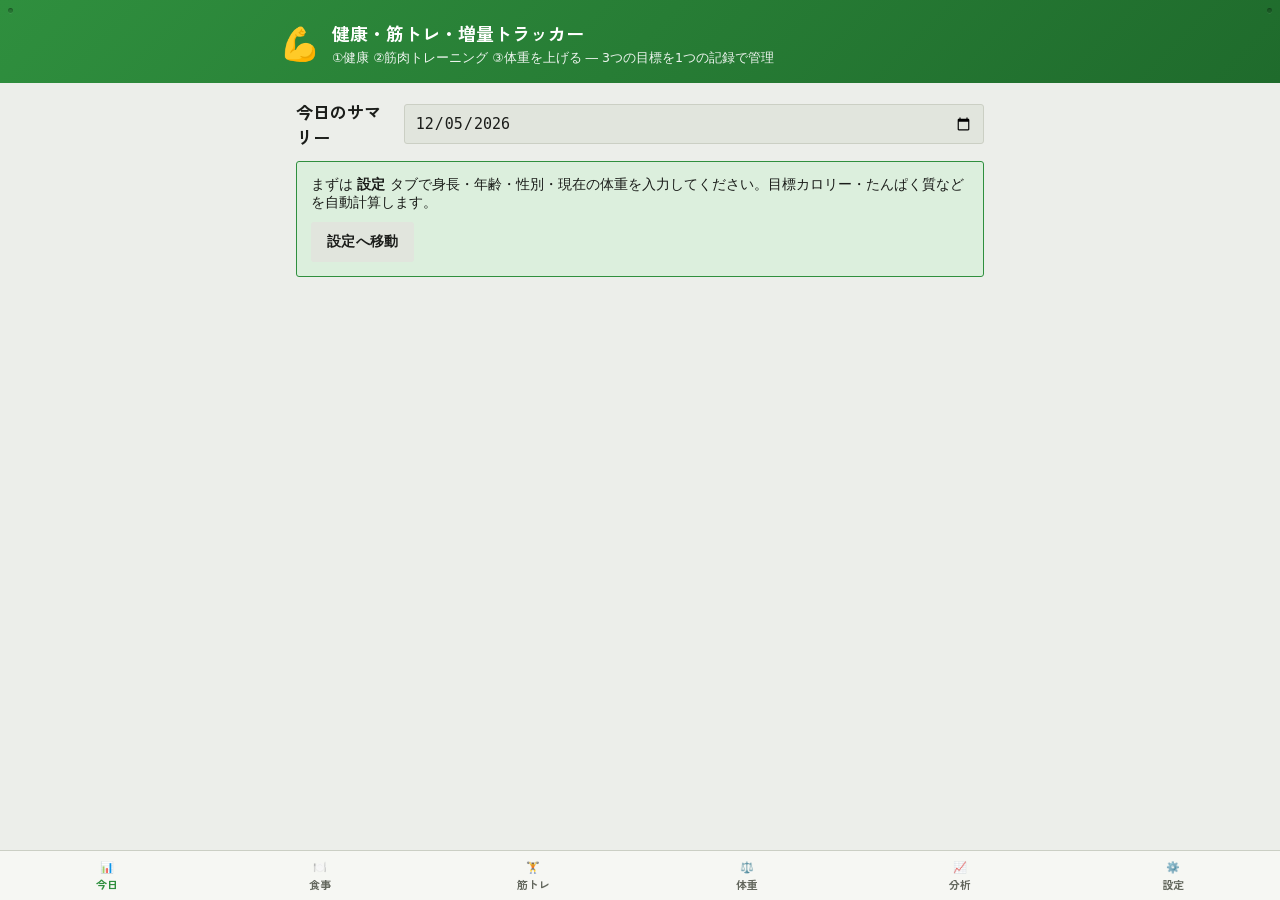
==== commit 40e48489: "「傾向」タブを「分析」に改称し、専門家アドバイスを追加 これまでの「気づき」(目標との過不足だけを見る)に加えて、区分(朝食/ 昼食/夕食/間食)ごとの平均栄養・平均時刻や、トレーニングした日/しない" ====
--- a/index.html
+++ b/index.html
@@ -39,7 +39,7 @@
   <button class="tab-btn" data-tab="meals">🍽️<span>食事</span></button>
   <button class="tab-btn" data-tab="workouts">🏋️<span>筋トレ</span></button>
   <button class="tab-btn" data-tab="weight">⚖️<span>体重</span></button>
-  <button class="tab-btn" data-tab="trends">📈<span>傾向</span></button>
+  <button class="tab-btn" data-tab="trends">📈<span>分析</span></button>
   <button class="tab-btn" data-tab="settings">⚙️<span>設定</span></button>
 </nav>
 
@@ -140,6 +140,7 @@
               <option value="鶏もも肉(皮なし)" data-kcal="127" data-protein="19" data-fat="5" data-carbs="0">鶏もも肉(皮なし)</option>
               <option value="鶏もも肉(皮つき)" data-kcal="200" data-protein="16.6" data-fat="14.2" data-carbs="0">鶏もも肉(皮つき)</option>
               <option value="豚ロース(赤肉)" data-kcal="140" data-protein="22.7" data-fat="5.6" data-carbs="0.2">豚ロース(赤肉)</option>
+              <option value="豚バラ肉" data-kcal="366" data-protein="14.4" data-fat="35.4" data-carbs="0.1">豚バラ肉</option>
               <option value="牛もも肉(赤肉)" data-kcal="176" data-protein="21.3" data-fat="8.6" data-carbs="0.5">牛もも肉(赤肉)</option>
               <option value="サーモン" data-kcal="208" data-protein="22.3" data-fat="12.8" data-carbs="0.1">サーモン</option>
               <option value="まぐろ(赤身)" data-kcal="125" data-protein="26.4" data-fat="1.4" data-carbs="0.1">まぐろ(赤身)</option>
@@ -345,7 +346,7 @@
   <!-- ============ TRENDS ============ -->
   <section class="tab-panel" id="panel-trends">
     <div class="panel-head">
-      <h2>傾向</h2>
+      <h2>分析</h2>
     </div>
 
     <div class="card">
@@ -362,7 +363,7 @@
     </div>
 
     <div id="trendsEmpty" class="notice hidden">
-      <p>この期間の記録がまだありません。食事・体重・トレーニングを記録すると、ここに傾向と気づきが表示されます。</p>
+      <p>この期間の記録がまだありません。食事・体重・トレーニングを記録すると、ここに分析とアドバイスが表示されます。</p>
     </div>
 
     <div id="trendsContent">
@@ -379,6 +380,12 @@
       <div class="card">
         <h3>気づき</h3>
         <div id="trendInsights" class="insight-list"></div>
+      </div>
+
+      <div class="card">
+        <h3>専門家アドバイス</h3>
+        <p class="hint" style="margin-top:-6px">記録の「時間帯」「食事の種類」「トレーニングした日/しない日」を比較して、具体的な対策を提案します。</p>
+        <div id="expertAdvice" class="insight-list"></div>
       </div>
     </div>
   </section>
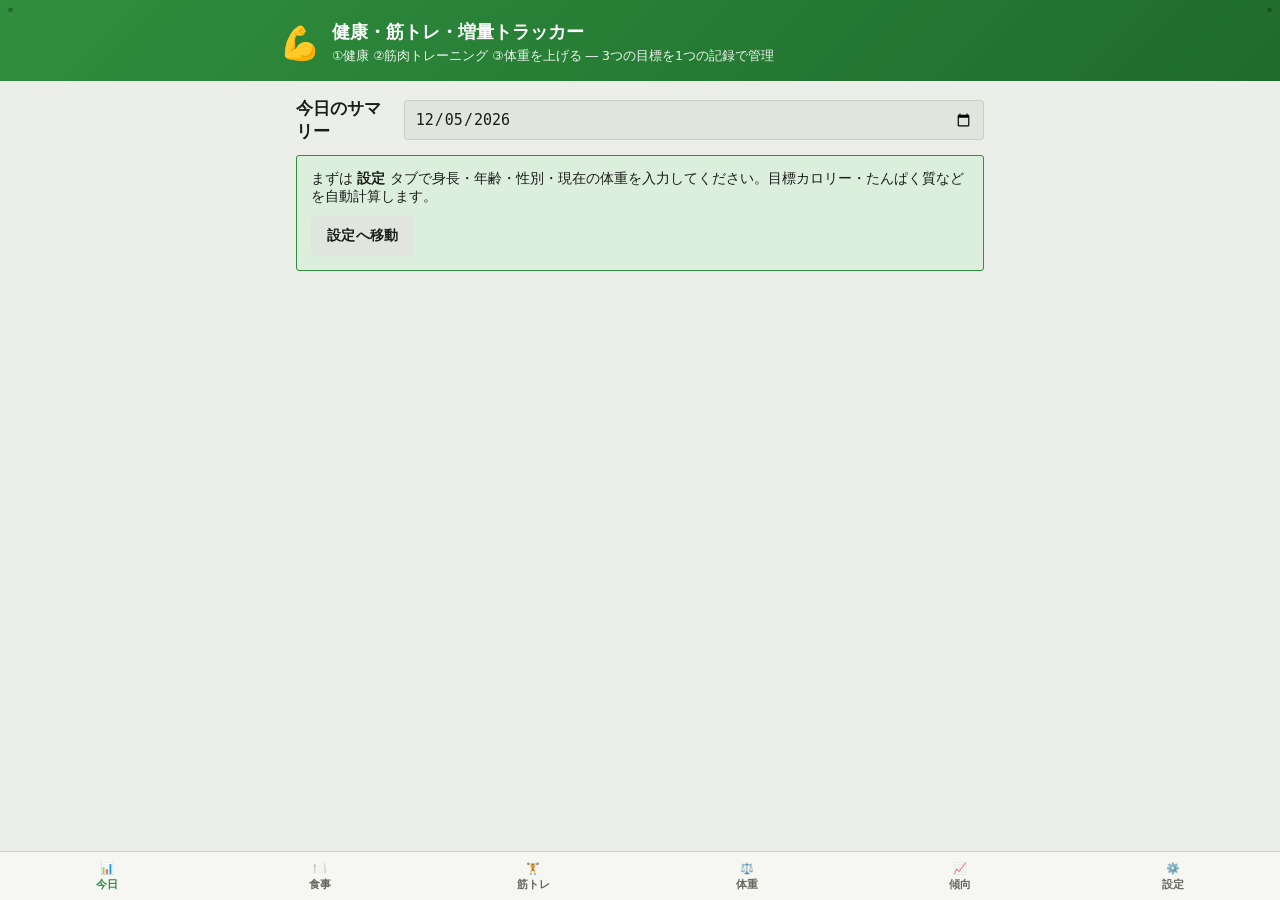
==== commit 85fa878a: "AI課題ダッシュボードを追加(司令塔+3体のAIエージェント方式) - n8n上にAgentを4体構築: 司令塔エージェント(Slack窓口・課題台帳の管理)   + 開発/雑務/リサーチの3体の部下" ====
--- a/index.html
+++ b/index.html
@@ -4,11 +4,8 @@
 <meta charset="UTF-8">
 <meta name="viewport" content="width=device-width, initial-scale=1, viewport-fit=cover">
 <title>YOSHI Health &amp; Bulk-up Tracker</title>
-<link rel="preconnect" href="https://fonts.googleapis.com">
-<link rel="preconnect" href="https://fonts.gstatic.com" crossorigin>
-<link rel="stylesheet" href="https://fonts.googleapis.com/css2?family=Zen+Kaku+Gothic+New:wght@500;700;900&family=Share+Tech+Mono&display=swap">
 <link rel="stylesheet" href="css/style.css">
-<meta name="theme-color" content="#2f8f3e">
+<meta name="theme-color" content="#1f7a5c">
 
 <!-- PWA / ホーム画面追加用 -->
 <link rel="manifest" href="manifest.json">
@@ -39,7 +36,7 @@
   <button class="tab-btn" data-tab="meals">🍽️<span>食事</span></button>
   <button class="tab-btn" data-tab="workouts">🏋️<span>筋トレ</span></button>
   <button class="tab-btn" data-tab="weight">⚖️<span>体重</span></button>
-  <button class="tab-btn" data-tab="trends">📈<span>分析</span></button>
+  <button class="tab-btn" data-tab="trends">📈<span>傾向</span></button>
   <button class="tab-btn" data-tab="settings">⚙️<span>設定</span></button>
 </nav>
 
@@ -140,7 +137,6 @@
               <option value="鶏もも肉(皮なし)" data-kcal="127" data-protein="19" data-fat="5" data-carbs="0">鶏もも肉(皮なし)</option>
               <option value="鶏もも肉(皮つき)" data-kcal="200" data-protein="16.6" data-fat="14.2" data-carbs="0">鶏もも肉(皮つき)</option>
               <option value="豚ロース(赤肉)" data-kcal="140" data-protein="22.7" data-fat="5.6" data-carbs="0.2">豚ロース(赤肉)</option>
-              <option value="豚バラ肉" data-kcal="366" data-protein="14.4" data-fat="35.4" data-carbs="0.1">豚バラ肉</option>
               <option value="牛もも肉(赤肉)" data-kcal="176" data-protein="21.3" data-fat="8.6" data-carbs="0.5">牛もも肉(赤肉)</option>
               <option value="サーモン" data-kcal="208" data-protein="22.3" data-fat="12.8" data-carbs="0.1">サーモン</option>
               <option value="まぐろ(赤身)" data-kcal="125" data-protein="26.4" data-fat="1.4" data-carbs="0.1">まぐろ(赤身)</option>
@@ -216,8 +212,6 @@
       <h2>筋トレ記録</h2>
       <input type="date" id="workoutsDate">
     </div>
-
-    <div class="prev-workout-hint hidden" id="prevWorkoutHint"></div>
 
     <form class="card form" id="workoutForm">
       <h3>種目を追加</h3>
@@ -346,7 +340,7 @@
   <!-- ============ TRENDS ============ -->
   <section class="tab-panel" id="panel-trends">
     <div class="panel-head">
-      <h2>分析</h2>
+      <h2>傾向</h2>
     </div>
 
     <div class="card">
@@ -363,7 +357,7 @@
     </div>
 
     <div id="trendsEmpty" class="notice hidden">
-      <p>この期間の記録がまだありません。食事・体重・トレーニングを記録すると、ここに分析とアドバイスが表示されます。</p>
+      <p>この期間の記録がまだありません。食事・体重・トレーニングを記録すると、ここに傾向と気づきが表示されます。</p>
     </div>
 
     <div id="trendsContent">
@@ -380,12 +374,6 @@
       <div class="card">
         <h3>気づき</h3>
         <div id="trendInsights" class="insight-list"></div>
-      </div>
-
-      <div class="card">
-        <h3>専門家アドバイス</h3>
-        <p class="hint" style="margin-top:-6px">記録の「時間帯」「食事の種類」「トレーニングした日/しない日」を比較して、具体的な対策を提案します。</p>
-        <div id="expertAdvice" class="insight-list"></div>
       </div>
     </div>
   </section>
@@ -511,6 +499,14 @@
     </div>
 
     <div class="card">
+      <h3>AI課題ダッシュボード</h3>
+      <p class="hint">
+        司令塔エージェント(Slack上でやり取りするAI秘書)が受け付けた課題を、担当・優先度・進み具合ごとに確認できるページです。
+      </p>
+      <a class="btn ghost" href="tasks.html" style="text-decoration:none; display:flex;">🧭 ダッシュボードを開く</a>
+    </div>
+
+    <div class="card">
       <h3>アプリの更新</h3>
       <p class="hint">
         新機能を追加したのに画面が変わらない場合、端末に古い表示がキャッシュされている可能性があります。
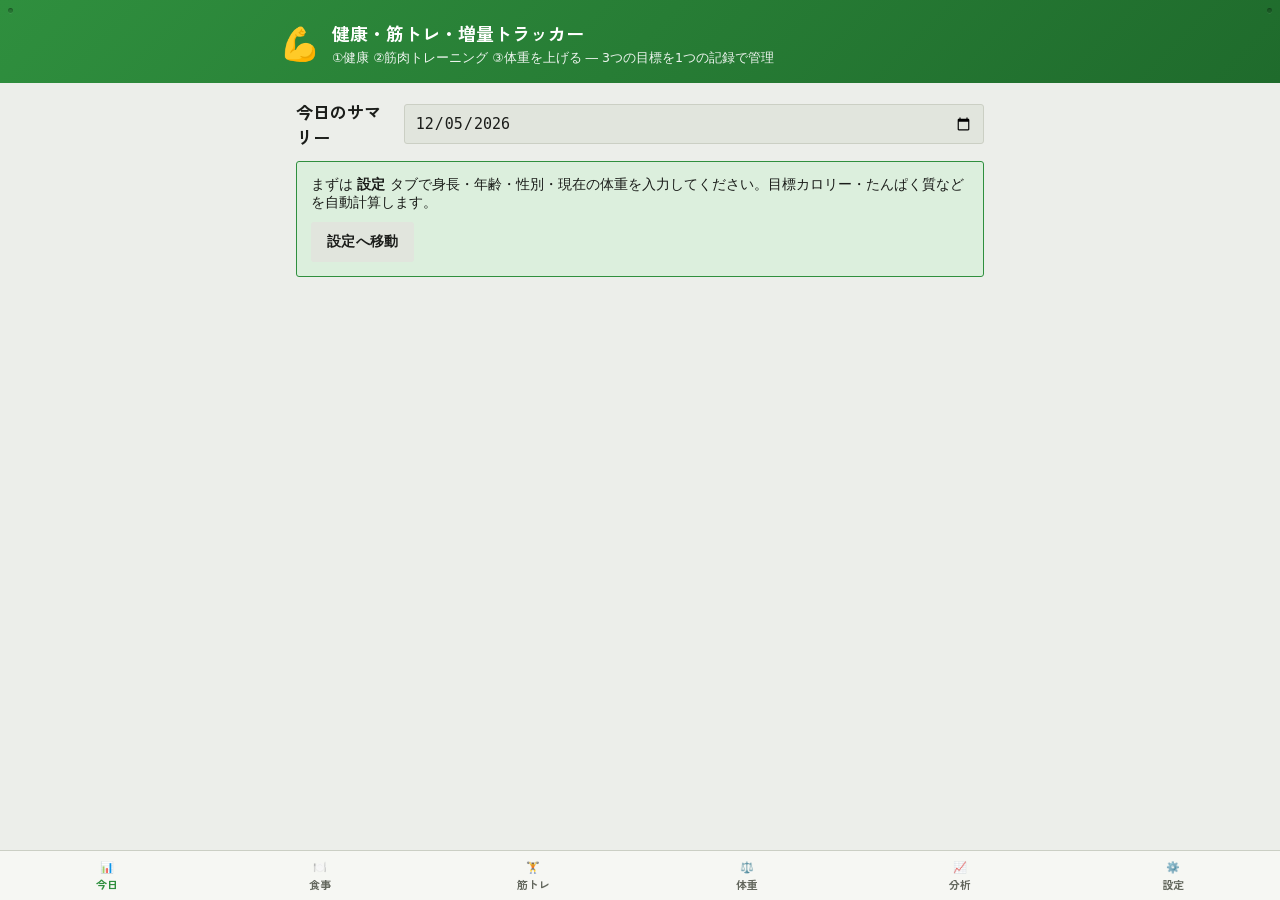
==== commit aeb419e1: "調べた食事の栄養を自動で取り込む仕組みを追加 チャットで調べた食事(名前・カロリー・PFC)を n8n の Data Table に書き込むと、 アプリが定期的に取得して食事記録へ自動追加する。手入力" ====
--- a/index.html
+++ b/index.html
@@ -4,8 +4,11 @@
 <meta charset="UTF-8">
 <meta name="viewport" content="width=device-width, initial-scale=1, viewport-fit=cover">
 <title>YOSHI Health &amp; Bulk-up Tracker</title>
+<link rel="preconnect" href="https://fonts.googleapis.com">
+<link rel="preconnect" href="https://fonts.gstatic.com" crossorigin>
+<link rel="stylesheet" href="https://fonts.googleapis.com/css2?family=Zen+Kaku+Gothic+New:wght@500;700;900&family=Share+Tech+Mono&display=swap">
 <link rel="stylesheet" href="css/style.css">
-<meta name="theme-color" content="#1f7a5c">
+<meta name="theme-color" content="#2f8f3e">
 
 <!-- PWA / ホーム画面追加用 -->
 <link rel="manifest" href="manifest.json">
@@ -36,7 +39,7 @@
   <button class="tab-btn" data-tab="meals">🍽️<span>食事</span></button>
   <button class="tab-btn" data-tab="workouts">🏋️<span>筋トレ</span></button>
   <button class="tab-btn" data-tab="weight">⚖️<span>体重</span></button>
-  <button class="tab-btn" data-tab="trends">📈<span>傾向</span></button>
+  <button class="tab-btn" data-tab="trends">📈<span>分析</span></button>
   <button class="tab-btn" data-tab="settings">⚙️<span>設定</span></button>
 </nav>
 
@@ -137,6 +140,7 @@
               <option value="鶏もも肉(皮なし)" data-kcal="127" data-protein="19" data-fat="5" data-carbs="0">鶏もも肉(皮なし)</option>
               <option value="鶏もも肉(皮つき)" data-kcal="200" data-protein="16.6" data-fat="14.2" data-carbs="0">鶏もも肉(皮つき)</option>
               <option value="豚ロース(赤肉)" data-kcal="140" data-protein="22.7" data-fat="5.6" data-carbs="0.2">豚ロース(赤肉)</option>
+              <option value="豚バラ肉" data-kcal="366" data-protein="14.4" data-fat="35.4" data-carbs="0.1">豚バラ肉</option>
               <option value="牛もも肉(赤肉)" data-kcal="176" data-protein="21.3" data-fat="8.6" data-carbs="0.5">牛もも肉(赤肉)</option>
               <option value="サーモン" data-kcal="208" data-protein="22.3" data-fat="12.8" data-carbs="0.1">サーモン</option>
               <option value="まぐろ(赤身)" data-kcal="125" data-protein="26.4" data-fat="1.4" data-carbs="0.1">まぐろ(赤身)</option>
@@ -212,6 +216,8 @@
       <h2>筋トレ記録</h2>
       <input type="date" id="workoutsDate">
     </div>
+
+    <div class="prev-workout-hint hidden" id="prevWorkoutHint"></div>
 
     <form class="card form" id="workoutForm">
       <h3>種目を追加</h3>
@@ -340,7 +346,7 @@
   <!-- ============ TRENDS ============ -->
   <section class="tab-panel" id="panel-trends">
     <div class="panel-head">
-      <h2>傾向</h2>
+      <h2>分析</h2>
     </div>
 
     <div class="card">
@@ -357,7 +363,7 @@
     </div>
 
     <div id="trendsEmpty" class="notice hidden">
-      <p>この期間の記録がまだありません。食事・体重・トレーニングを記録すると、ここに傾向と気づきが表示されます。</p>
+      <p>この期間の記録がまだありません。食事・体重・トレーニングを記録すると、ここに分析とアドバイスが表示されます。</p>
     </div>
 
     <div id="trendsContent">
@@ -374,6 +380,12 @@
       <div class="card">
         <h3>気づき</h3>
         <div id="trendInsights" class="insight-list"></div>
+      </div>
+
+      <div class="card">
+        <h3>専門家アドバイス</h3>
+        <p class="hint" style="margin-top:-6px">記録の「時間帯」「食事の種類」「トレーニングした日/しない日」を比較して、具体的な対策を提案します。</p>
+        <div id="expertAdvice" class="insight-list"></div>
       </div>
     </div>
   </section>
@@ -486,6 +498,23 @@
     </div>
 
     <div class="card">
+      <h3>調べた食事を自動で取り込む(Claude → n8n → アプリ)</h3>
+      <p class="hint">
+        チャットで調べてもらった食事の栄養(外食メニューなど)を、手入力せずにこのアプリへ取り込みます。
+        下の欄に、n8nから発行された「食事の取得用URL」を貼り付けてください(URLはあなただけの秘密の値を含むので、他人に共有しないでください)。
+        取り込んだ記録は「食事」タブに通常の記録として入り、内容の修正や削除もできます。
+      </p>
+      <label>食事の取得用URL
+        <input type="text" id="n8nMealUrl" placeholder="https://.../webhook/yoshi-meal-out?token=...">
+      </label>
+      <div class="field-row">
+        <button type="button" class="btn ghost" id="n8nMealSaveBtn">保存</button>
+        <button type="button" class="btn ghost" id="n8nMealFetchBtn">今すぐ取得</button>
+      </div>
+      <p id="n8nMealStatusText" class="hint" style="margin-top:10px"></p>
+    </div>
+
+    <div class="card">
       <h3>データのバックアップ</h3>
       <p class="hint">このアプリのデータはブラウザ内(localStorage)にのみ保存されます。機種変更やブラウザ変更の前に必ずエクスポートしてください。</p>
       <div class="field-row">
@@ -496,14 +525,6 @@
         </label>
       </div>
       <button type="button" class="btn danger" id="resetBtn">全データを削除</button>
-    </div>
-
-    <div class="card">
-      <h3>AI課題ダッシュボード</h3>
-      <p class="hint">
-        司令塔エージェント(Slack上でやり取りするAI秘書)が受け付けた課題を、担当・優先度・進み具合ごとに確認できるページです。
-      </p>
-      <a class="btn ghost" href="tasks.html" style="text-decoration:none; display:flex;">🧭 ダッシュボードを開く</a>
     </div>
 
     <div class="card">
